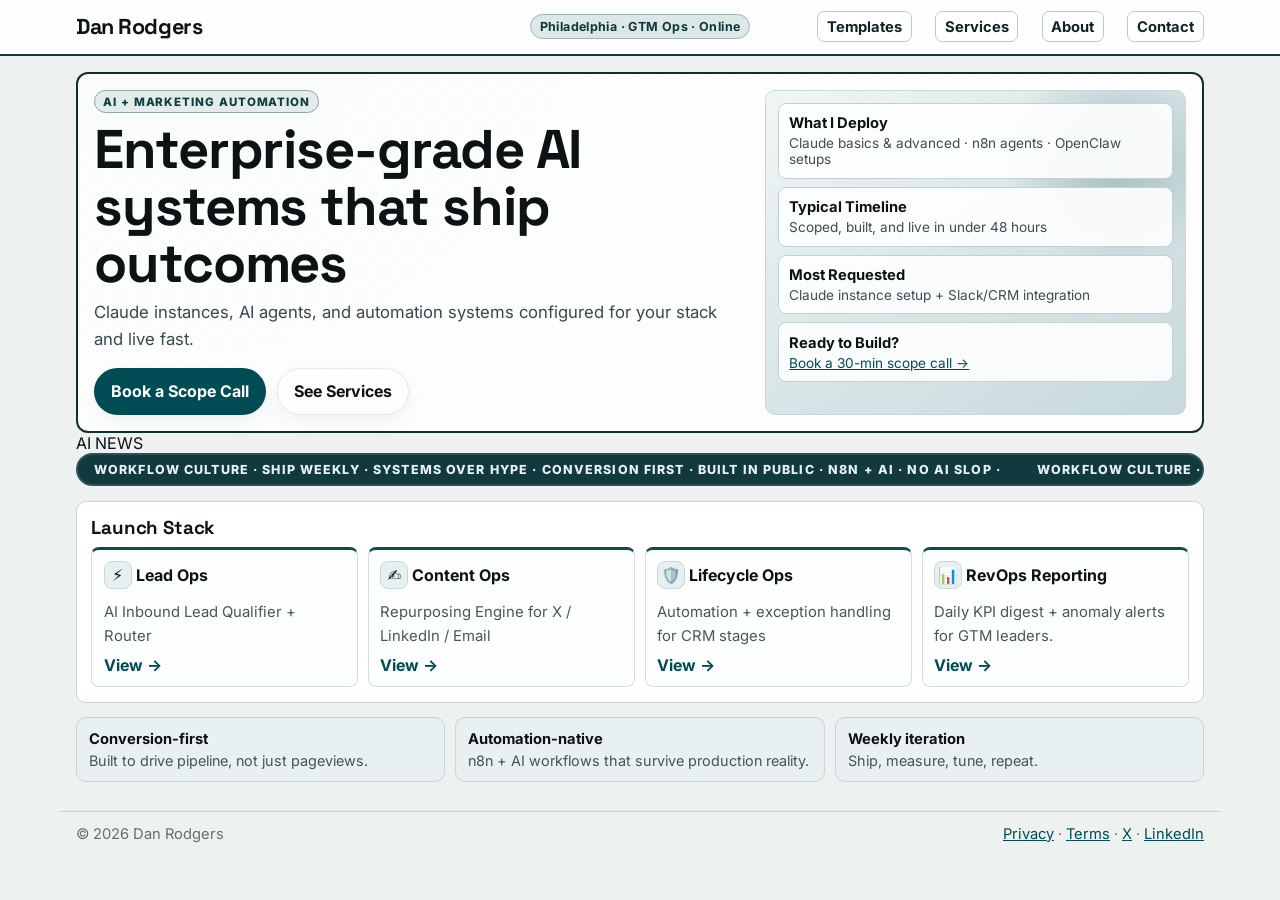
==== index.html @ 3ecaa2d9 "Refactor AI news section in index.html Removed the old AI news ticker section and added a new AI new" ====
<!doctype html>
<html lang="en">
<head>
  <meta charset="UTF-8" />
  <meta name="viewport" content="width=device-width, initial-scale=1.0" />
  <title>Dan Rodgers — AI & Automation Operator</title>
  <meta name="description" content="Dan Rodgers builds operator-grade AI and n8n automation systems for GTM teams." />
  <meta property="og:title" content="Dan Rodgers — AI & Automation Operator" />
  <meta property="og:description" content="Dan Rodgers builds operator-grade AI and n8n automation systems for GTM teams." />
  <meta property="og:type" content="website" />
  <meta property="og:url" content="https://randodgers.com/" />
  <meta property="og:image" content="https://randodgers.com/og-image.svg" />
  <meta name="twitter:card" content="summary_large_image" />
  <meta name="twitter:title" content="Dan Rodgers — AI & Automation Operator" />
  <meta name="twitter:description" content="Dan Rodgers builds operator-grade AI and n8n automation systems for GTM teams." />
  <meta name="twitter:image" content="https://randodgers.com/og-image.svg" />
  <link rel="icon" href="favicon.svg" type="image/svg+xml" />
  <link rel="canonical" href="https://randodgers.com/" />
  <link rel="preconnect" href="https://fonts.googleapis.com">
  <link rel="preconnect" href="https://fonts.gstatic.com" crossorigin>
  <link href="https://fonts.googleapis.com/css2?family=Inter:wght@400;500;600;700;800&family=Space+Grotesk:wght@500;700&display=swap" rel="stylesheet">
  <link rel="stylesheet" href="styles.css" />
</head>
<body class="v3-home">
  <header class="v3-header">
    <div class="v3-header-inner">
      <a class="v3-brand" href="index.html">Dan Rodgers</a>
      <div class="v3-status">Philadelphia · GTM Ops · Online</div>
      <nav class="v3-nav">
        <a href="templates.html">Templates</a>
        <a href="services.html">Services</a>
        <a href="about.html">About</a>
        <a href="contact.html">Contact</a>
      </nav>
    </div>
  </header>

  <main class="v3-wrap">
    <section class="v3-hero">
      <div class="v3-hero-layout">
        <div class="v3-hero-copy">
          <div class="v3-kicker">AI + MARKETING AUTOMATION</div>
          <h1>Enterprise-grade AI systems that ship outcomes</h1>
          <p>Claude instances, AI agents, and automation systems configured for your stack and live fast.</p>
          <div class="v3-cta-row">
            <a class="btn" href="contact.html">Book a Scope Call</a>
            <a class="btn btn-ghost" href="services.html">See Services</a>
          </div>

        </div>
        <div class="v3-hero-visual">
          <div class="v3-hero-glow"></div>
          <div class="v3-hero-stack">
            <div class="v3-hero-stat">
              <strong>What I Deploy</strong>
              <span>Claude basics &amp; advanced · n8n agents · OpenClaw setups</span>
            </div>
            <div class="v3-hero-stat">
              <strong>Typical Timeline</strong>
              <span>Scoped, built, and live in under 48 hours</span>
            </div>
            <div class="v3-hero-stat">
              <strong>Most Requested</strong>
              <span>Claude instance setup + Slack/CRM integration</span>
            </div>
            <div class="v3-hero-stat">
              <strong>Ready to Build?</strong>
              <span><a href="contact.html">Book a 30-min scope call →</a></span>
            </div>
          </div>
        </div>
      </div>
    </section>

    <section class="v3-news" aria-label="AI news">
      <div class="v3-news-label">AI NEWS</div>
      <div class="v3-strip">
        <div class="v3-strip-track">
          <span id="ticker-a">WORKFLOW CULTURE · SHIP WEEKLY · SYSTEMS OVER HYPE · CONVERSION FIRST · BUILT IN PUBLIC · N8N + AI · NO AI SLOP ·&nbsp;</span>
          <span id="ticker-b" aria-hidden="true">WORKFLOW CULTURE · SHIP WEEKLY · SYSTEMS OVER HYPE · CONVERSION FIRST · BUILT IN PUBLIC · N8N + AI · NO AI SLOP ·&nbsp;</span>
        </div>
      </div>
    </section>

    <section class="v3-grid">
      <article class="v3-panel v3-panel-main">
        <h3>Launch Stack</h3>
        <div class="v3-cards">
          <div class="v3-card">
            <span class="v3-card-icon" aria-hidden="true">⚡</span>
            <strong>Lead Ops</strong>
            <p>AI Inbound Lead Qualifier + Router</p>
            <a href="templates.html">View →</a>
          </div>
          <div class="v3-card">
            <span class="v3-card-icon" aria-hidden="true">✍️</span>
            <strong>Content Ops</strong>
            <p>Repurposing Engine for X / LinkedIn / Email</p>
            <a href="templates.html">View →</a>
          </div>
          <div class="v3-card">
            <span class="v3-card-icon" aria-hidden="true">🛡️</span>
            <strong>Lifecycle Ops</strong>
            <p>Automation + exception handling for CRM stages</p>
            <a href="templates.html">View →</a>
          </div>
          <div class="v3-card">
            <span class="v3-card-icon" aria-hidden="true">📊</span>
            <strong>RevOps Reporting</strong>
            <p>Daily KPI digest + anomaly alerts for GTM leaders.</p>
            <a href="templates.html">View →</a>
          </div>
        </div>
      </article>

    </section>

    <section class="v3-proof-row" aria-label="Operator proof points">
      <div class="v3-proof-item"><strong>Conversion-first</strong><span>Built to drive pipeline, not just pageviews.</span></div>
      <div class="v3-proof-item"><strong>Automation-native</strong><span>n8n + AI workflows that survive production reality.</span></div>
      <div class="v3-proof-item"><strong>Weekly iteration</strong><span>Ship, measure, tune, repeat.</span></div>
    </section>

  </main>

  <footer class="v3-footer">
    <span>© <span id="year"></span> Dan Rodgers</span>
    <span><a href="privacy.html">Privacy</a> · <a href="terms.html">Terms</a> · <a href="https://x.com/dannyclawd" target="_blank" rel="noopener">X</a> · <a href="https://www.linkedin.com/in/rodgersdaniel" target="_blank" rel="noopener">LinkedIn</a></span>
  </footer>

  <script>
    document.getElementById('year').textContent = new Date().getFullYear();

    // Ticker — driven by a Google Sheet published as CSV.
    // To update ticker items, just edit the sheet. No code changes needed.
    // Sheet format: column A header = "text", one item per row below.
    (async function loadTickerFromSheet() {
      const CSV_URL = 'YOUR_GOOGLE_SHEET_CSV_URL'; // replace after publishing sheet

      if (CSV_URL.startsWith('YOUR_')) return; // not configured yet

      try {
        const res = await fetch(CSV_URL, { signal: AbortSignal.timeout(5000) });
        if (!res.ok) { console.warn('Ticker: sheet fetch failed', res.status); return; }
        const text = await res.text();
        const items = text.split('\n')
          .slice(1)                              // skip header row
          .map(function(r) { return r.replace(/^"|"$/g, '').trim(); }) // strip CSV quotes
          .filter(function(r) { return r.length > 0; });

        if (items.length === 0) { console.log('Ticker: sheet empty, showing static items.'); return; }

        const prefix = items.map(function(i) { return i.toUpperCase(); }).join(' · ') + ' · ';
        ['ticker-a', 'ticker-b'].forEach(function(id) {
          var el = document.getElementById(id);
          if (el) el.textContent = prefix + el.textContent;
        });
        console.log('Ticker: loaded', items.length, 'items from sheet.');
      } catch(e) { console.warn('Ticker: sheet error —', e.message); }
    })();
  </script>
</body>
</html>
---- styles.css ----
:root {
  --bg: #f3f5f4;
  --surface: #ffffff;
  --text: #111111;
  --muted: #4b5563;
  --line: #e5e7eb;
  --cyan: #004c54;
  --pink: #5a6b73;
  --lime: #a5acaf;
}
* { box-sizing: border-box; }
body {
  margin: 0;
  font-family: Inter, system-ui, -apple-system, Segoe UI, Roboto, Arial, sans-serif;
  color: var(--text);
  background: var(--bg);
}
.container { max-width: 1120px; margin: 0 auto; padding: 0 1rem; }
.site-header {
  position: sticky; top: 0; z-index: 20;
  background: rgba(255,255,255,.78); backdrop-filter: blur(8px);
  border-bottom: 1px solid var(--line);
}
.nav {
  display: grid;
  grid-template-columns: 1fr auto 1fr;
  align-items: center;
  min-height: 82px;
  gap: .5rem;
}
.brand {
  font-family: "Space Grotesk", Inter, sans-serif;
  font-weight: 700;
  font-size: 1.35rem;
  letter-spacing: -0.02em;
  text-decoration: none;
  color: var(--text);
}
.status {
  justify-self: center;
  font-size: .78rem;
  color: var(--muted);
  letter-spacing: .02em;
}
nav { justify-self: end; }
nav a {
  margin-left: .9rem;
  color: #1f2937;
  text-decoration: none;
  font-weight: 600;
  position: relative;
}
nav a::after {
  content: "";
  position: absolute;
  left: 0;
  bottom: -4px;
  width: 0;
  height: 2px;
  background: var(--cyan);
  transition: width .18s ease;
}
nav a:hover::after { width: 100%; }
.hero {
  position: relative;
  padding: 5rem 0 3.5rem;
  overflow: hidden;
  background:
    radial-gradient(900px 300px at 5% -8%, #dfe9e7 0, transparent 70%),
    radial-gradient(700px 240px at 92% -10%, #e7ebec 0, transparent 70%);
}
.hero::after {
  content: "";
  position: absolute;
  inset: 0;
  background-image: radial-gradient(rgba(0, 0, 0, .12) 0.7px, transparent 0.7px);
  background-size: 3px 3px;
  opacity: .15;
  pointer-events: none;
}
.hero-word {
  position: absolute;
  right: 2rem;
  top: 1.8rem;
  font-family: "Space Grotesk", Inter, sans-serif;
  font-size: clamp(2.4rem, 8vw, 6.2rem);
  font-weight: 700;
  letter-spacing: -0.03em;
  color: transparent;
  -webkit-text-stroke: 1px #9aa7ab;
  opacity: .45;
  pointer-events: none;
}
.hero-grid { position: relative; z-index: 1; display: grid; grid-template-columns: 1.2fr .8fr; gap: 2rem; align-items: start; }
.eyebrow { color: #004c54; font-weight: 700; margin: 0 0 .6rem; }
h1 {
  font-family: "Space Grotesk", Inter, sans-serif;
  font-size: clamp(2rem, 5vw, 4.2rem);
  letter-spacing: -0.02em;
  line-height: 1.03;
  margin: .1rem 0 .9rem;
}
h2, h3 {
  font-family: "Space Grotesk", Inter, sans-serif;
  letter-spacing: -0.01em;
}
.lead { color: var(--muted); font-size: 1.08rem; max-width: 62ch; }
.sticker-row {
  display: flex;
  gap: .45rem;
  flex-wrap: wrap;
  margin: 1rem 0 .4rem;
}
.sticker {
  display: inline-block;
  background: #d7e4e3;
  border: 1px solid #8ea3a7;
  color: #12363b;
  border-radius: 999px;
  font-size: .72rem;
  font-weight: 800;
  padding: .3rem .55rem;
  letter-spacing: .03em;
  box-shadow: 0 3px 10px rgba(0,0,0,.08);
}
.sticker:nth-child(2) { background: #cdd9dc; }
.sticker:nth-child(3) { background: #dde2e4; }
.cta-row { display: flex; gap: .75rem; margin: 1.3rem 0 .3rem; flex-wrap: wrap; }
.btn {
  background: var(--cyan);
  color: #ffffff;
  text-decoration: none;
  font-weight: 700;
  padding: .78rem 1rem;
  border-radius: 999px;
  border: 1px solid rgba(0,0,0,.06);
  box-shadow: 0 6px 20px rgba(0,0,0,.06);
  transition: transform .18s ease, box-shadow .18s ease;
  cursor: pointer;
}
.btn:hover { transform: translateY(-1px); box-shadow: 0 10px 24px rgba(0,0,0,.12); }
.btn-ghost {
  background: transparent;
  color: var(--text);
  border: 1px solid var(--line);
}
.micro { color: #6b7280; font-size: .92rem; }
.tape-strip {
  position: relative;
  z-index: 1;
  margin-top: 2rem;
  background: #12393d;
  color: #e8f2f2;
  border-top: 2px solid #385f63;
  border-bottom: 2px solid #385f63;
  font-size: .78rem;
  font-weight: 700;
  letter-spacing: .08em;
  text-transform: uppercase;
  overflow: hidden;
  white-space: nowrap;
}
.tape-strip span {
  display: inline-block;
  padding: .55rem 1rem;
  animation: tape-scroll 18s linear infinite;
}
@keyframes tape-scroll {
  from { transform: translateX(0); }
  to { transform: translateX(-50%); }
}
.section { padding: 3.4rem 0; }
.section-head h2 { margin: 0 0 .5rem; }
.section-head p { margin: 0; color: var(--muted); }
.hero-card, .card {
  background: var(--surface);
  border: 1px solid var(--line);
  border-radius: 12px;
  padding: 1rem;
  box-shadow: 0 6px 20px rgba(0,0,0,.06);
}
.cards { display: grid; grid-template-columns: repeat(auto-fit,minmax(240px,1fr)); gap: 1rem; margin-top: 1rem; }
.cards-3 { grid-template-columns: repeat(3, minmax(0, 1fr)); }
.cards-contact { grid-template-columns: 1fr 1.1fr; align-items: start; }
.cards .card:nth-child(1) { border-top: 3px solid #004c54; }
.cards .card:nth-child(2) { border-top: 3px solid #2f4f53; }
.cards .card:nth-child(3) { border-top: 3px solid #5a6b73; }
.cards .card:nth-child(4) { border-top: 3px solid #a5acaf; }

.offer-card {
  display: grid;
  grid-template-rows: auto 1fr auto auto;
  gap: .62rem;
  min-height: 100%;
}
.offer-head { display: grid; gap: .5rem; }
.offer-title { margin: 0; line-height: 1.25; }
.offer-head .pill { margin: 0; }
.offer-desc {
  margin: 0;
  line-height: 1.72;
}
ul.offer-desc {
  margin: 0;
  padding-left: 1rem;
  line-height: 1.72;
}
ul.offer-desc li { margin: .24rem 0; }
.offer-price {
  margin: .2rem 0 0;
  align-self: end;
}
.offer-cta {
  margin: 0;
  padding-top: .35rem;
  padding-bottom: .35rem;
}
.pill {
  display: inline-block;
  font-size: .76rem;
  padding: .22rem .55rem;
  border-radius: 999px;
  background: #e7efee;
  color: #00353b;
  font-weight: 700;
}
.price { font-size: 1.14rem; font-weight: 800; margin: .8rem 0; }
.section-dark {
  background: #0f1718;
  color: #eef2f7;
}
.section-dark .section-head p { color: #c5ced8; }
.card.dark {
  background: #171a21;
  border-color: #2a3240;
  color: #e8edf4;
}
.card.dark p, .card.dark li { color: #d1d9e3; }
.section-accent { background: #eefcff; }
.contact-wrap {
  display: flex;
  align-items: center;
  justify-content: space-between;
  gap: 1.2rem;
  flex-wrap: wrap;
}
.contact-form { display: block; }

@media (max-width: 900px) {
  .cards-3,
  .cards-contact { grid-template-columns: 1fr; }
}

a { color: #004c54; }
a:hover { opacity: .9; }
p { line-height: 1.62; }
.site-footer { border-top: 1px solid var(--line); padding: 1.4rem 0; }
.footer-grid {
  display: flex;
  justify-content: space-between;
  gap: 1rem;
  flex-wrap: wrap;
  color: #667085;
}
.footer-grid a { color: #334155; }

/* AI Studio MVP */
.studio-grid {
  display: grid;
  grid-template-columns: 360px 1fr;
  gap: 1rem;
}
.studio-title {
  font-size: clamp(1.5rem, 3vw, 2.2rem);
  margin-bottom: .5rem;
}
.studio-left,
.studio-main {
  min-height: 620px;
}
.template-list {
  display: grid;
  gap: .6rem;
  margin: .8rem 0 1rem;
}
.template-item {
  text-align: left;
  border: 1px solid var(--line);
  background: #fbfcfc;
  padding: .75rem;
  border-radius: 10px;
  display: grid;
  gap: .2rem;
  cursor: pointer;
}
.template-item span {
  font-size: .9rem;
  color: var(--muted);
}
.template-item.active {
  border-color: #004c54;
  background: #eef7f6;
}
.studio-actions {
  display: flex;
  gap: .6rem;
  flex-wrap: wrap;
  margin-top: .7rem;
}
.chat-log {
  height: 220px;
  border: 1px solid var(--line);
  border-radius: 10px;
  padding: .8rem;
  overflow-y: auto;
  background: #fcfdfd;
  margin-bottom: .8rem;
}
.chat-row {
  max-width: 90%;
  margin-bottom: .5rem;
  padding: .55rem .7rem;
  border-radius: 10px;
  font-size: .95rem;
}
.chat-row.user {
  margin-left: auto;
  background: #e8f2f2;
}
.chat-row.assistant {
  background: #f3f4f6;
}
textarea {
  width: 100%;
  resize: vertical;
  border: 1px solid var(--line);
  border-radius: 10px;
  padding: .7rem;
  font: inherit;
  min-height: 110px;
}
.output-wrap {
  margin-top: 1rem;
}
pre {
  background: #0f172a;
  color: #e2e8f0;
  border-radius: 10px;
  padding: .8rem;
  max-height: 280px;
  overflow: auto;
  font-size: .8rem;
}

@media (max-width: 920px) {
  .nav { grid-template-columns: 1fr; gap: .35rem; padding: .55rem 0; }
  .status { justify-self: start; }
  nav { justify-self: start; display: flex; flex-wrap: wrap; }
  nav a { margin: 0 .7rem .2rem 0; }
  .hero-grid { grid-template-columns: 1fr; }
  .hero-word { right: .8rem; top: .8rem; opacity: .3; }
  .tape-strip { transform: none; font-size: .7rem; }
  .studio-grid { grid-template-columns: 1fr; }
  .studio-left, .studio-main { min-height: auto; }
}

/* Dashboard home variant (built from George Moller's CSS Grid thread steps) */
.dashboard-home {
  min-height: 100vh;
  display: grid;
  grid-template-columns: 240px 1fr;
  grid-template-rows: 64px 1fr 54px;
  grid-template-areas:
    "aside header"
    "aside main"
    "aside footer";
}
.dash-header { grid-area: header; }
.dash-aside { grid-area: aside; }
.dash-main { grid-area: main; }
.dash-footer { grid-area: footer; }

.dash-header,
.dash-footer {
  display: flex;
  align-items: center;
  justify-content: space-between;
  padding: 0 1rem;
  border-bottom: 1px solid var(--line);
  background: #fff;
}
.dash-footer {
  border-top: 1px solid var(--line);
  border-bottom: none;
  font-size: .9rem;
  color: var(--muted);
}
.dash-aside {
  border-right: 1px solid var(--line);
  background: #0f1718;
  color: #e4eef0;
  padding: 1rem;
}
.dash-aside h2 { margin-top: .2rem; margin-bottom: 1rem; font-size: 1rem; }
.side-nav { display: grid; gap: .5rem; margin-bottom: 1rem; }
.side-nav a {
  color: #d8e6ea;
  text-decoration: none;
  padding: .45rem .55rem;
  border-radius: .5rem;
  border: 1px solid #274045;
}
.side-nav a:hover { background: #143137; }
.aside-note {
  background: #12272b;
  border: 1px solid #2a4a50;
  border-radius: .7rem;
  padding: .7rem;
  font-size: .9rem;
}

.dash-main { padding: 1rem; }
.hero-lite {
  background: #ffffff;
  border: 1px solid var(--line);
  border-radius: .8rem;
  padding: .9rem 1rem;
  margin-bottom: .9rem;
}
.hero-lite h1 {
  margin: .2rem 0 .6rem;
  font-size: clamp(1.35rem, 2.2vw, 2rem);
}
.hero-lite p { margin: 0; color: var(--muted); }

.overview-content {
  display: grid;
  grid-template-columns: 1fr 1fr 1fr;
  gap: 10px;
  margin-bottom: 10px;
}
.overview-card {
  background: #fff;
  border: 1px solid var(--line);
  border-top: 3px solid #004c54;
  border-radius: .7rem;
  padding: .8rem;
}
.overview-card h3 { margin: 0 0 .3rem; font-size: 1rem; }
.overview-card p { margin: 0 0 .5rem; color: var(--muted); font-size: .95rem; }

.chart-content {
  display: grid;
  grid-template-columns: 2fr 1fr;
  grid-template-rows: 200px 200px;
  grid-template-areas:
    "chart overview"
    "chart overview2";
  gap: 10px;
}
.chart { grid-area: chart; }
.chart-overview:nth-of-type(1) { grid-area: overview; }
.chart-overview:nth-of-type(2) { grid-area: overview2; }

.chart,
.chart-overview {
  background: #fff;
  border: 1px solid var(--line);
  border-radius: .7rem;
  padding: .9rem;
}
.chart h3, .chart-overview h4 { margin: 0 0 .5rem; }
.chart ol { margin: .4rem 0 0 1rem; }

.status-pill {
  margin-left: .6rem;
  font-size: .78rem;
  color: #fff;
  background: #1f565e;
  border-radius: 999px;
  padding: .2rem .5rem;
}

@media (max-width: 980px) {
  .dashboard-home {
    grid-template-columns: 1fr;
    grid-template-rows: auto auto 1fr auto;
    grid-template-areas:
      "header"
      "aside"
      "main"
      "footer";
  }
  .overview-content { grid-template-columns: 1fr; }
  .chart-content {
    grid-template-columns: 1fr;
    grid-template-rows: auto;
    grid-template-areas: "chart" "overview" "overview2";
  }
}

/* Homepage V3: OG structure + 2000s accents, conversion first */
.v3-home {
  background: #edf1ef;
  color: #0d1214;
}
.v3-header {
  position: sticky;
  top: 0;
  z-index: 40;
  border-bottom: 2px solid #12393d;
  background: rgba(255,255,255,.88);
  backdrop-filter: blur(8px);
}
.v3-header-inner {
  max-width: 1160px;
  margin: 0 auto;
  padding: .7rem 1rem;
  display: grid;
  grid-template-columns: 1fr auto 1fr;
  align-items: center;
  gap: .6rem;
}
.v3-brand {
  font-family: "Space Grotesk", Inter, sans-serif;
  font-size: 1.35rem;
  font-weight: 700;
  letter-spacing: -0.02em;
  text-decoration: none;
  color: #0d1214;
}
.v3-status {
  justify-self: center;
  font-size: .78rem;
  font-weight: 700;
  letter-spacing: .03em;
  color: #10373c;
  background: #dce8e7;
  border: 1px solid #9db3b6;
  border-radius: 999px;
  padding: .24rem .55rem;
}
.v3-nav { justify-self: end; display: flex; flex-wrap: wrap; gap: .55rem; }
.v3-nav a {
  text-decoration: none;
  color: #102326;
  border: 1px solid #b8c8cb;
  background: #ffffff;
  border-radius: .45rem;
  padding: .35rem .55rem;
  font-weight: 700;
  font-size: .92rem;
}
.v3-nav a:hover { border-color: #12393d; }
.v3-wrap { max-width: 1160px; margin: 0 auto; padding: 1rem; }
.v3-hero {
  border: 2px solid #0f2f33;
  border-radius: 12px;
  background:
    linear-gradient(0deg, rgba(255,255,255,.94), rgba(255,255,255,.94)),
    radial-gradient(circle at 10% -30%, #a8c6c3 0, transparent 48%);
  padding: 1rem;
  position: relative;
}
.v3-hero-layout {
  display: grid;
  grid-template-columns: 1.4fr .9fr;
  gap: 1rem;
  align-items: stretch;
  position: relative;
  z-index: 1;
}
.v3-hero-copy { position: relative; z-index: 1; }
.v3-hero-visual {
  border: 1px solid #c8d7d9;
  border-radius: 10px;
  background:
    linear-gradient(145deg, #f0f6f6 0%, #dbe7e8 45%, #c7d9db 100%);
  min-height: 240px;
  position: relative;
  overflow: hidden;
  padding: 12px;
}
.v3-hero-stack {
  position: relative;
  z-index: 1;
  display: grid;
  gap: .5rem;
}
.v3-hero-glow {
  position: absolute;
  width: 220px;
  height: 220px;
  border-radius: 50%;
  right: -40px;
  top: -40px;
  background: radial-gradient(circle, rgba(15,75,83,.26) 0%, rgba(15,75,83,0) 70%);
}
.v3-hero-stat {
  position: relative;
  background: rgba(255,255,255,.9);
  border: 1px solid #c1d1d4;
  border-radius: 8px;
  padding: .65rem;
  display: grid;
  gap: .2rem;
  z-index: 1;
}
.v3-hero-stat strong { font-size: .92rem; }
.v3-hero-stat span { font-size: .85rem; color: #3d4e52; }
.v3-hero::after {
  content: "";
  position: absolute;
  inset: 0;
  pointer-events: none;
  background-image: radial-gradient(rgba(0,0,0,.14) 0.65px, transparent 0.65px);
  background-size: 3px 3px;
  opacity: .12;
  border-radius: 10px;
}
.v3-kicker {
  display: inline-block;
  font-size: .72rem;
  font-weight: 800;
  letter-spacing: .08em;
  color: #0f3f44;
  border: 1px solid #8ea7aa;
  border-radius: 999px;
  background: #e3eceb;
  padding: .24rem .5rem;
  position: relative;
  z-index: 1;
}
.v3-hero h1 {
  margin: .5rem 0 .5rem;
  font-family: "Space Grotesk", Inter, sans-serif;
  font-size: clamp(1.8rem, 4.6vw, 3.4rem);
  line-height: 1.04;
  letter-spacing: -0.02em;
  position: relative;
  z-index: 1;
}
.v3-hero p { margin: 0; max-width: 70ch; color: #38484c; font-size: 1.05rem; position: relative; z-index: 1; }
.v3-cta-row { margin-top: .9rem; display: flex; gap: .7rem; flex-wrap: wrap; position: relative; z-index: 1; }
.v3-badges { margin-top: .8rem; display: flex; gap: .45rem; flex-wrap: wrap; position: relative; z-index: 1; }
.v3-badges span {
  font-size: .72rem;
  font-weight: 800;
  letter-spacing: .04em;
  border: 1px solid #8a9fa3;
  border-radius: 999px;
  padding: .26rem .5rem;
  background: #d7e3e2;
}
.v3-badges span:nth-child(2) { transform: none; }
.v3-badges span:nth-child(3) { transform: none; }
.v3-grid { margin-top: .9rem; display: grid; grid-template-columns: 1fr; gap: 10px; }
.v3-panel {
  background: #fff;
  border: 1px solid #c7d2d6;
  border-radius: 10px;
  padding: .9rem;
}
.v3-panel h3 { margin: 0 0 .5rem; }
.v3-cards { display: grid; grid-template-columns: repeat(4, 1fr); gap: 10px; }
.v3-card {
  border: 1px solid #d4dee1;
  border-top: 3px solid #0f4b53;
  border-radius: 8px;
  padding: .7rem;
  background: #fdfefe;
}
.v3-card p { margin: .3rem 0 .45rem; color: #47575b; font-size: .93rem; }
.v3-card a { font-weight: 700; text-decoration: none; }
.v3-card-icon {
  width: 28px;
  height: 28px;
  display: inline-flex;
  align-items: center;
  justify-content: center;
  border-radius: 8px;
  background: #e7f0f1;
  border: 1px solid #c8d8da;
  margin-bottom: .35rem;
}
.v3-panel-side ol { margin: .35rem 0 .8rem 1rem; }
.v3-note {
  background: #edf5f4;
  border: 1px solid #c8d8da;
  border-radius: 8px;
  padding: .65rem;
}
.v3-note p { margin: 0; }
.v3-proof-row {
  margin-top: .9rem;
  display: grid;
  grid-template-columns: repeat(3, 1fr);
  gap: 10px;
}
.v3-proof-item {
  background: #e8f0f2;
  border: 1px solid #c6d5d9;
  border-radius: 10px;
  padding: .75rem;
  display: grid;
  gap: .25rem;
}
.v3-proof-item strong { font-size: .92rem; }
.v3-proof-item span { color: #41555a; font-size: .9rem; }
.v3-strip-outer {
  max-width: 1160px;
  margin: .6rem auto;
  padding: 0 1rem;
}
.v3-strip {
  border: 2px solid #2c5358;
  border-radius: 999px;
  background: #12393d;
  color: #e7f1f0;
  overflow: hidden;
  white-space: nowrap;
  font-size: .78rem;
  font-weight: 800;
  letter-spacing: .09em;
  text-transform: uppercase;
}
.v3-strip-track {
  display: inline-flex;
  width: max-content;
  animation: v3-ticker 24s linear infinite;
}
.v3-strip-track span {
  display: inline-block;
  padding: .45rem 1rem;
}
@keyframes v3-ticker {
  from { transform: translateX(0); }
  to { transform: translateX(-50%); }
}
.v3-bottom {
  margin-top: .9rem;
  background: #fff;
  border: 1px solid #c7d3d7;
  border-radius: 10px;
  padding: .9rem;
  display: flex;
  align-items: center;
  justify-content: space-between;
  gap: 1rem;
}
.v3-bottom h3 { margin: 0 0 .35rem; }
.v3-bottom p { margin: 0; color: #4a5c60; }
.v3-footer {
  max-width: 1160px;
  margin: .8rem auto 1rem;
  border-top: 1px solid #c8d2d5;
  padding: .8rem 1rem 0;
  color: #5f7175;
  font-size: .92rem;
  display: flex;
  justify-content: space-between;
  gap: 1rem;
  flex-wrap: wrap;
}

@media (max-width: 1200px) {
  .v3-cards { grid-template-columns: repeat(2, 1fr); }
}

@media (max-width: 980px) {
  .v3-header-inner { grid-template-columns: 1fr; }
  .v3-status { justify-self: start; }
  .v3-nav { justify-self: start; }
  .v3-hero-layout { grid-template-columns: 1fr; }
  .v3-hero-visual { min-height: 180px; }
  .v3-grid { grid-template-columns: 1fr; }
  .v3-cards { grid-template-columns: 1fr; }
  .v3-proof-row { grid-template-columns: 1fr; }
  .v3-bottom { flex-direction: column; align-items: flex-start; }
}

/* ── Contact Modal ─────────────────────────────────────────── */
.modal-overlay {
  display: none;
  position: fixed;
  inset: 0;
  z-index: 100;
  background: rgba(15, 23, 24, 0.55);
  backdrop-filter: blur(4px);
  align-items: center;
  justify-content: center;
  padding: 1rem;
}
.modal-overlay.open {
  display: flex;
}
.modal {
  background: var(--surface);
  border: 1px solid var(--line);
  border-top: 3px solid var(--cyan);
  border-radius: 14px;
  box-shadow: 0 24px 60px rgba(0, 0, 0, 0.18);
  width: 100%;
  max-width: 480px;
  max-height: 90vh;
  overflow-y: auto;
  padding: 1.6rem;
  position: relative;
  animation: modal-in .18s ease;
}
.modal--wide { max-width: 680px; }
@keyframes modal-in {
  from { opacity: 0; transform: translateY(12px); }
  to   { opacity: 1; transform: translateY(0); }
}
.modal-header {
  display: flex;
  align-items: center;
  justify-content: space-between;
  margin-bottom: 1.2rem;
}
.modal-header h3 {
  margin: 0;
  font-family: "Space Grotesk", Inter, sans-serif;
  font-size: 1.15rem;
  letter-spacing: -0.01em;
}
.modal-close {
  background: none;
  border: 1px solid var(--line);
  border-radius: 8px;
  width: 32px;
  height: 32px;
  display: flex;
  align-items: center;
  justify-content: center;
  cursor: pointer;
  color: var(--muted);
  font-size: 1.1rem;
  line-height: 1;
  transition: border-color .15s, color .15s;
}
.modal-close:hover { border-color: var(--cyan); color: var(--cyan); }
.form-group {
  display: grid;
  gap: .35rem;
  margin-bottom: .9rem;
}
.form-group label {
  font-size: .82rem;
  font-weight: 700;
  color: var(--text);
  letter-spacing: .01em;
}
.form-input {
  width: 100%;
  border: 1px solid var(--line);
  border-radius: 8px;
  padding: .6rem .75rem;
  font: inherit;
  font-size: .95rem;
  color: var(--text);
  background: #fafbfb;
  transition: border-color .15s, box-shadow .15s;
  outline: none;
}
.form-input:focus {
  border-color: var(--cyan);
  box-shadow: 0 0 0 3px rgba(0, 76, 84, 0.1);
  background: #fff;
}
.form-input.textarea {
  resize: vertical;
  min-height: 110px;
}
.form-submit {
  width: 100%;
  margin-top: .4rem;
  background: var(--cyan);
  color: #fff;
  border: none;
  border-radius: 999px;
  font: inherit;
  font-weight: 700;
  font-size: .97rem;
  padding: .75rem 1rem;
  cursor: pointer;
  transition: transform .18s ease, box-shadow .18s ease;
  box-shadow: 0 6px 20px rgba(0, 0, 0, 0.08);
}
.form-submit:hover {
  transform: translateY(-1px);
  box-shadow: 0 10px 24px rgba(0, 0, 0, 0.14);
}
.form-note {
  margin-top: .75rem;
  font-size: .8rem;
  color: var(--muted);
  text-align: center;
}
/* Modal tabs */
.modal-tabs {
  display: flex;
  gap: .25rem;
  border-bottom: 1px solid var(--line);
  margin-bottom: 1.2rem;
}
.modal-tab {
  background: none;
  border: none;
  border-bottom: 2px solid transparent;
  margin-bottom: -1px;
  padding: .45rem .85rem;
  font: inherit;
  font-size: .88rem;
  font-weight: 700;
  color: var(--muted);
  cursor: pointer;
  transition: color .15s, border-color .15s;
}
.modal-tab.active { color: var(--cyan); border-bottom-color: var(--cyan); }
.modal-tab:hover:not(.active) { color: var(--text); }
.modal-tab-panel { display: none; }
.modal-tab-panel.active { display: block; }

.modal-success {
  display: none;
  text-align: center;
  padding: 1.2rem 0 .4rem;
}
.modal-success .success-icon {
  font-size: 2rem;
  margin-bottom: .5rem;
}
.modal-success h4 {
  margin: 0 0 .4rem;
  font-family: "Space Grotesk", Inter, sans-serif;
}
.modal-success p {
  margin: 0;
  color: var(--muted);
  font-size: .93rem;
}
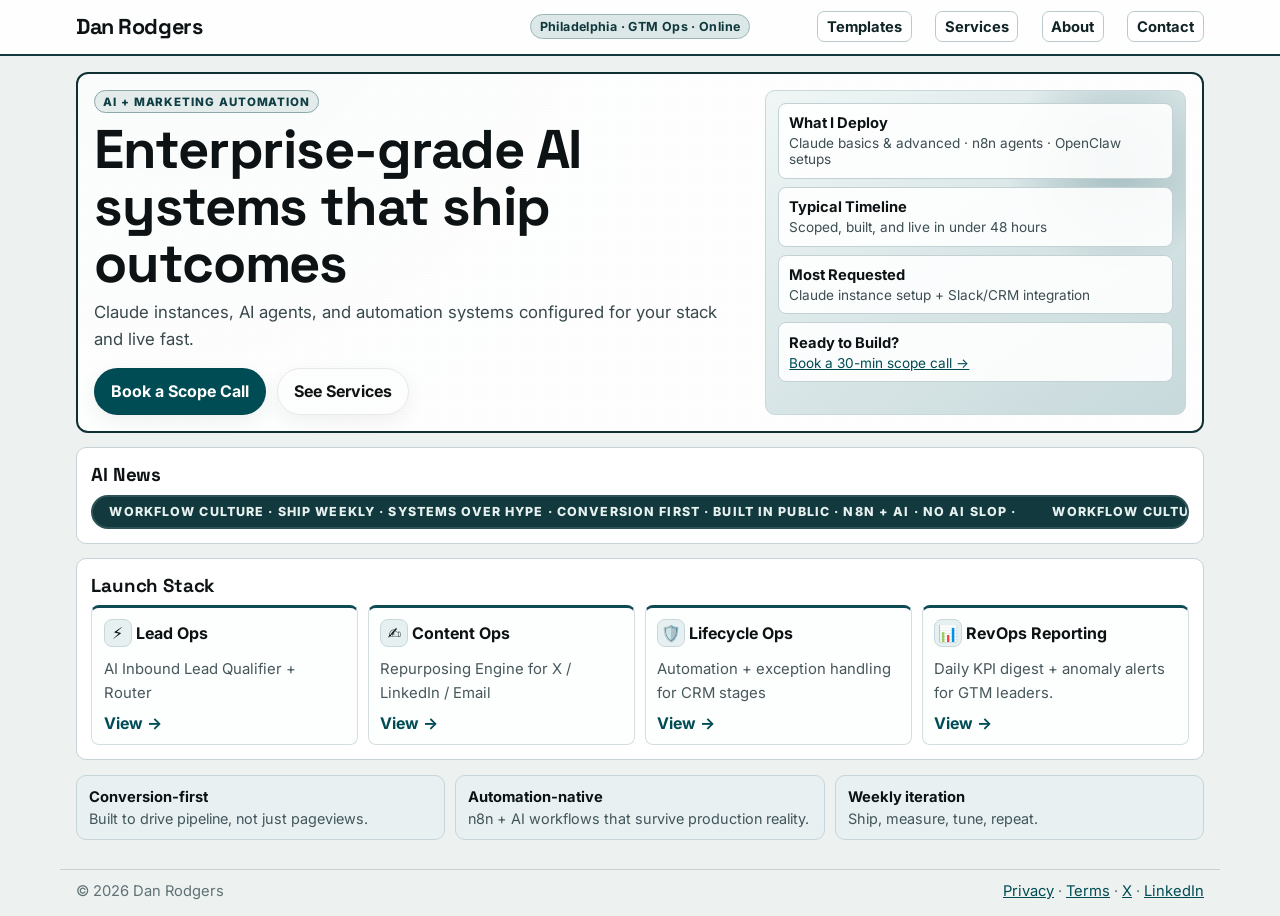
==== commit 20d3de3c: "Refactor AI news section in index.html" ====
--- a/index.html
+++ b/index.html
@@ -73,13 +73,15 @@
     </section>
 
     <section class="v3-news" aria-label="AI news">
-      <div class="v3-news-label">AI NEWS</div>
-      <div class="v3-strip">
-        <div class="v3-strip-track">
-          <span id="ticker-a">WORKFLOW CULTURE · SHIP WEEKLY · SYSTEMS OVER HYPE · CONVERSION FIRST · BUILT IN PUBLIC · N8N + AI · NO AI SLOP ·&nbsp;</span>
-          <span id="ticker-b" aria-hidden="true">WORKFLOW CULTURE · SHIP WEEKLY · SYSTEMS OVER HYPE · CONVERSION FIRST · BUILT IN PUBLIC · N8N + AI · NO AI SLOP ·&nbsp;</span>
+      <article class="v3-panel">
+        <h3>AI News</h3>
+        <div class="v3-strip" style="margin-top:.6rem;">
+          <div class="v3-strip-track">
+            <span id="ticker-a">WORKFLOW CULTURE · SHIP WEEKLY · SYSTEMS OVER HYPE · CONVERSION FIRST · BUILT IN PUBLIC · N8N + AI · NO AI SLOP ·&nbsp;</span>
+            <span id="ticker-b" aria-hidden="true">WORKFLOW CULTURE · SHIP WEEKLY · SYSTEMS OVER HYPE · CONVERSION FIRST · BUILT IN PUBLIC · N8N + AI · NO AI SLOP ·&nbsp;</span>
+          </div>
         </div>
-      </div>
+      </article>
     </section>
 
     <section class="v3-grid">
--- a/styles.css
+++ b/styles.css
@@ -712,6 +712,9 @@
   margin: .6rem auto;
   padding: 0 1rem;
 }
+.v3-news {
+  margin: .9rem 0;
+}
 .v3-strip {
   border: 2px solid #2c5358;
   border-radius: 999px;
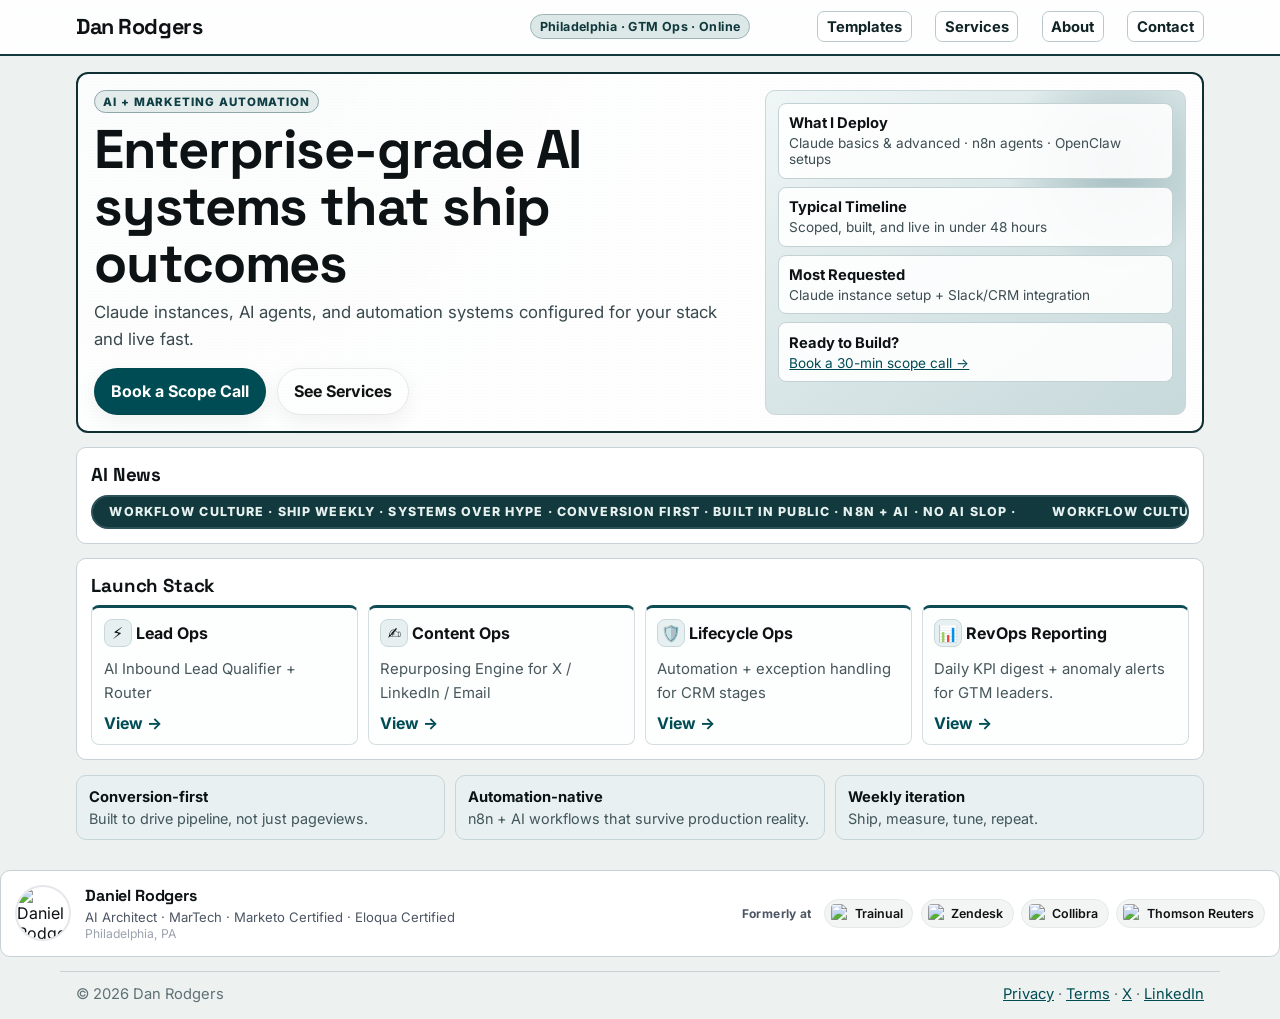
==== commit 825d0990: "Add about section with profile and employer details" ====
--- a/index.html
+++ b/index.html
@@ -125,6 +125,40 @@
 
   </main>
 
+  <section class="v3-about-strip">
+    <article class="v3-panel v3-about-card">
+      <div class="v3-about-profile">
+        <img class="v3-about-photo" src="headshot.jpeg" alt="Daniel Rodgers" />
+        <div class="v3-about-info">
+          <div class="v3-about-name">Daniel Rodgers</div>
+          <div class="v3-about-title">AI Architect · MarTech · Marketo Certified · Eloqua Certified</div>
+          <div class="v3-about-location">Philadelphia, PA</div>
+        </div>
+      </div>
+      <div class="v3-about-employers">
+        <div class="v3-about-employers-label">Formerly at</div>
+        <div class="v3-about-logos">
+          <div class="v3-employer-badge">
+            <img src="https://logo.clearbit.com/trainual.com" alt="Trainual" />
+            <span>Trainual</span>
+          </div>
+          <div class="v3-employer-badge">
+            <img src="https://logo.clearbit.com/zendesk.com" alt="Zendesk" />
+            <span>Zendesk</span>
+          </div>
+          <div class="v3-employer-badge">
+            <img src="https://logo.clearbit.com/collibra.com" alt="Collibra" />
+            <span>Collibra</span>
+          </div>
+          <div class="v3-employer-badge">
+            <img src="https://logo.clearbit.com/thomsonreuters.com" alt="Thomson Reuters" />
+            <span>Thomson Reuters</span>
+          </div>
+        </div>
+      </div>
+    </article>
+  </section>
+
   <footer class="v3-footer">
     <span>© <span id="year"></span> Dan Rodgers</span>
     <span><a href="privacy.html">Privacy</a> · <a href="terms.html">Terms</a> · <a href="https://x.com/dannyclawd" target="_blank" rel="noopener">X</a> · <a href="https://www.linkedin.com/in/rodgersdaniel" target="_blank" rel="noopener">LinkedIn</a></span>
--- a/styles.css
+++ b/styles.css
@@ -782,6 +782,84 @@
   .v3-bottom { flex-direction: column; align-items: flex-start; }
 }
 
+/* ── About / Credibility Strip ────────────────────────────── */
+.v3-about-strip { margin: .9rem 0; }
+.v3-about-card {
+  display: flex;
+  align-items: center;
+  justify-content: space-between;
+  gap: 1.2rem;
+  flex-wrap: wrap;
+}
+.v3-about-profile {
+  display: flex;
+  align-items: center;
+  gap: .85rem;
+}
+.v3-about-photo {
+  width: 56px;
+  height: 56px;
+  border-radius: 50%;
+  object-fit: cover;
+  border: 2px solid var(--line);
+  flex-shrink: 0;
+}
+.v3-about-name {
+  font-family: "Space Grotesk", Inter, sans-serif;
+  font-weight: 700;
+  font-size: 1rem;
+  letter-spacing: -0.01em;
+}
+.v3-about-title {
+  font-size: .82rem;
+  color: var(--muted);
+  margin-top: .15rem;
+}
+.v3-about-location {
+  font-size: .76rem;
+  color: #9ca3af;
+  margin-top: .1rem;
+}
+.v3-about-employers {
+  display: flex;
+  align-items: center;
+  gap: .75rem;
+  flex-wrap: wrap;
+}
+.v3-about-employers-label {
+  font-size: .75rem;
+  font-weight: 700;
+  letter-spacing: .03em;
+  color: var(--muted);
+  white-space: nowrap;
+}
+.v3-about-logos {
+  display: flex;
+  align-items: center;
+  gap: .45rem;
+  flex-wrap: wrap;
+}
+.v3-employer-badge {
+  display: flex;
+  align-items: center;
+  gap: .35rem;
+  background: #f3f5f4;
+  border: 1px solid var(--line);
+  border-radius: 999px;
+  padding: .28rem .6rem .28rem .4rem;
+}
+.v3-employer-badge img {
+  width: 18px;
+  height: 18px;
+  border-radius: 4px;
+  object-fit: contain;
+}
+.v3-employer-badge span {
+  font-size: .78rem;
+  font-weight: 600;
+  color: var(--text);
+}
+
 /* ── Contact Modal ─────────────────────────────────────────── */
 .modal-overlay {
   display: none;
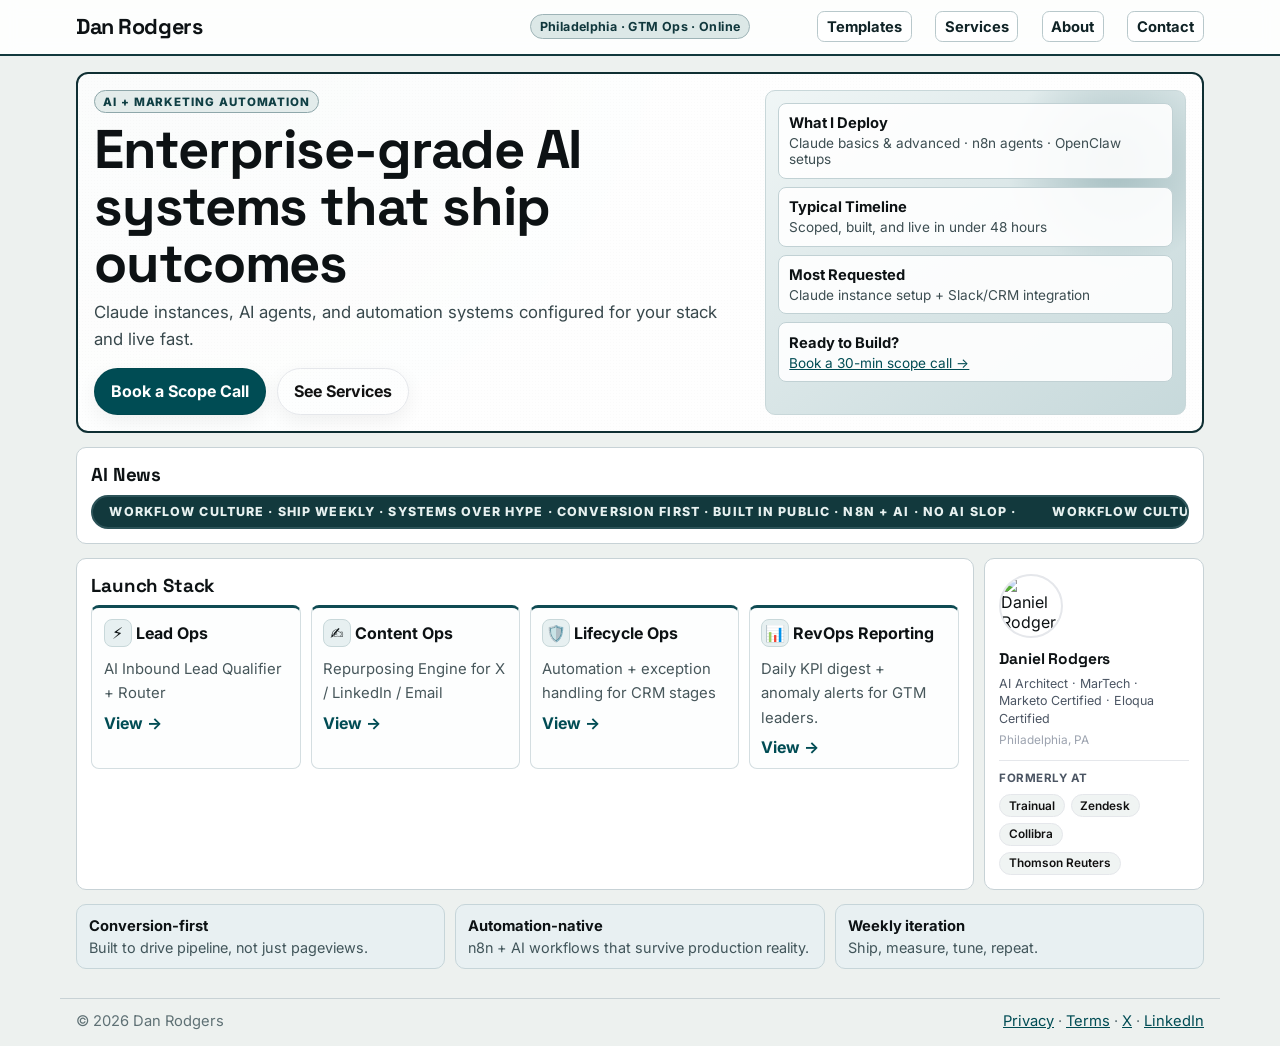
==== commit a808bbed: "Update about section with new details for Daniel Rodgers Removed the old about section and added a n" ====
--- a/index.html
+++ b/index.html
@@ -115,6 +115,20 @@
         </div>
       </article>
 
+      <article class="v3-panel v3-about-card">
+        <img class="v3-about-photo" src="headshot.jpeg" alt="Daniel Rodgers" />
+        <div class="v3-about-name">Daniel Rodgers</div>
+        <div class="v3-about-title">AI Architect · MarTech · Marketo Certified · Eloqua Certified</div>
+        <div class="v3-about-location">Philadelphia, PA</div>
+        <div class="v3-about-divider"></div>
+        <div class="v3-about-employers-label">Formerly at</div>
+        <div class="v3-about-logos">
+          <span class="v3-employer-badge">Trainual</span>
+          <span class="v3-employer-badge">Zendesk</span>
+          <span class="v3-employer-badge">Collibra</span>
+          <span class="v3-employer-badge">Thomson Reuters</span>
+        </div>
+      </article>
     </section>
 
     <section class="v3-proof-row" aria-label="Operator proof points">
@@ -124,40 +138,6 @@
     </section>
 
   </main>
-
-  <section class="v3-about-strip">
-    <article class="v3-panel v3-about-card">
-      <div class="v3-about-profile">
-        <img class="v3-about-photo" src="headshot.jpeg" alt="Daniel Rodgers" />
-        <div class="v3-about-info">
-          <div class="v3-about-name">Daniel Rodgers</div>
-          <div class="v3-about-title">AI Architect · MarTech · Marketo Certified · Eloqua Certified</div>
-          <div class="v3-about-location">Philadelphia, PA</div>
-        </div>
-      </div>
-      <div class="v3-about-employers">
-        <div class="v3-about-employers-label">Formerly at</div>
-        <div class="v3-about-logos">
-          <div class="v3-employer-badge">
-            <img src="https://logo.clearbit.com/trainual.com" alt="Trainual" />
-            <span>Trainual</span>
-          </div>
-          <div class="v3-employer-badge">
-            <img src="https://logo.clearbit.com/zendesk.com" alt="Zendesk" />
-            <span>Zendesk</span>
-          </div>
-          <div class="v3-employer-badge">
-            <img src="https://logo.clearbit.com/collibra.com" alt="Collibra" />
-            <span>Collibra</span>
-          </div>
-          <div class="v3-employer-badge">
-            <img src="https://logo.clearbit.com/thomsonreuters.com" alt="Thomson Reuters" />
-            <span>Thomson Reuters</span>
-          </div>
-        </div>
-      </div>
-    </article>
-  </section>
 
   <footer class="v3-footer">
     <span>© <span id="year"></span> Dan Rodgers</span>
--- a/styles.css
+++ b/styles.css
@@ -654,7 +654,7 @@
 }
 .v3-badges span:nth-child(2) { transform: none; }
 .v3-badges span:nth-child(3) { transform: none; }
-.v3-grid { margin-top: .9rem; display: grid; grid-template-columns: 1fr; gap: 10px; }
+.v3-grid { margin-top: .9rem; display: grid; grid-template-columns: 1fr 220px; gap: 10px; }
 .v3-panel {
   background: #fff;
   border: 1px solid #c7d2d6;
@@ -777,87 +777,71 @@
   .v3-hero-layout { grid-template-columns: 1fr; }
   .v3-hero-visual { min-height: 180px; }
   .v3-grid { grid-template-columns: 1fr; }
+  .v3-about-card { flex-direction: row; flex-wrap: wrap; align-items: center; }
   .v3-cards { grid-template-columns: 1fr; }
   .v3-proof-row { grid-template-columns: 1fr; }
   .v3-bottom { flex-direction: column; align-items: flex-start; }
 }
 
-/* ── About / Credibility Strip ────────────────────────────── */
-.v3-about-strip { margin: .9rem 0; }
+/* ── About / Credibility Card ──────────────────────────────── */
 .v3-about-card {
   display: flex;
-  align-items: center;
-  justify-content: space-between;
-  gap: 1.2rem;
-  flex-wrap: wrap;
-}
-.v3-about-profile {
-  display: flex;
-  align-items: center;
-  gap: .85rem;
+  flex-direction: column;
+  align-items: flex-start;
+  gap: .35rem;
 }
 .v3-about-photo {
-  width: 56px;
-  height: 56px;
+  width: 64px;
+  height: 64px;
   border-radius: 50%;
   object-fit: cover;
+  object-position: center top;
   border: 2px solid var(--line);
-  flex-shrink: 0;
+  margin-bottom: .35rem;
 }
 .v3-about-name {
   font-family: "Space Grotesk", Inter, sans-serif;
   font-weight: 700;
-  font-size: 1rem;
+  font-size: .97rem;
   letter-spacing: -0.01em;
+  margin: 0;
 }
 .v3-about-title {
-  font-size: .82rem;
+  font-size: .78rem;
   color: var(--muted);
-  margin-top: .15rem;
+  line-height: 1.4;
 }
 .v3-about-location {
-  font-size: .76rem;
+  font-size: .74rem;
   color: #9ca3af;
-  margin-top: .1rem;
-}
-.v3-about-employers {
-  display: flex;
-  align-items: center;
-  gap: .75rem;
+}
+.v3-about-divider {
+  width: 100%;
+  height: 1px;
+  background: var(--line);
+  margin: .5rem 0 .25rem;
+}
+.v3-about-employers-label {
+  font-size: .72rem;
+  font-weight: 700;
+  letter-spacing: .04em;
+  color: var(--muted);
+  text-transform: uppercase;
+  margin-bottom: .25rem;
+}
+.v3-about-logos {
+  display: flex;
   flex-wrap: wrap;
-}
-.v3-about-employers-label {
-  font-size: .75rem;
-  font-weight: 700;
-  letter-spacing: .03em;
-  color: var(--muted);
-  white-space: nowrap;
-}
-.v3-about-logos {
-  display: flex;
-  align-items: center;
-  gap: .45rem;
-  flex-wrap: wrap;
+  gap: .35rem;
 }
 .v3-employer-badge {
-  display: flex;
-  align-items: center;
-  gap: .35rem;
-  background: #f3f5f4;
-  border: 1px solid var(--line);
-  border-radius: 999px;
-  padding: .28rem .6rem .28rem .4rem;
-}
-.v3-employer-badge img {
-  width: 18px;
-  height: 18px;
-  border-radius: 4px;
-  object-fit: contain;
-}
-.v3-employer-badge span {
-  font-size: .78rem;
+  font-size: .74rem;
   font-weight: 600;
   color: var(--text);
+  background: #f0f4f3;
+  border: 1px solid var(--line);
+  border-radius: 999px;
+  padding: .22rem .55rem;
 }
 
 /* ── Contact Modal ─────────────────────────────────────────── */
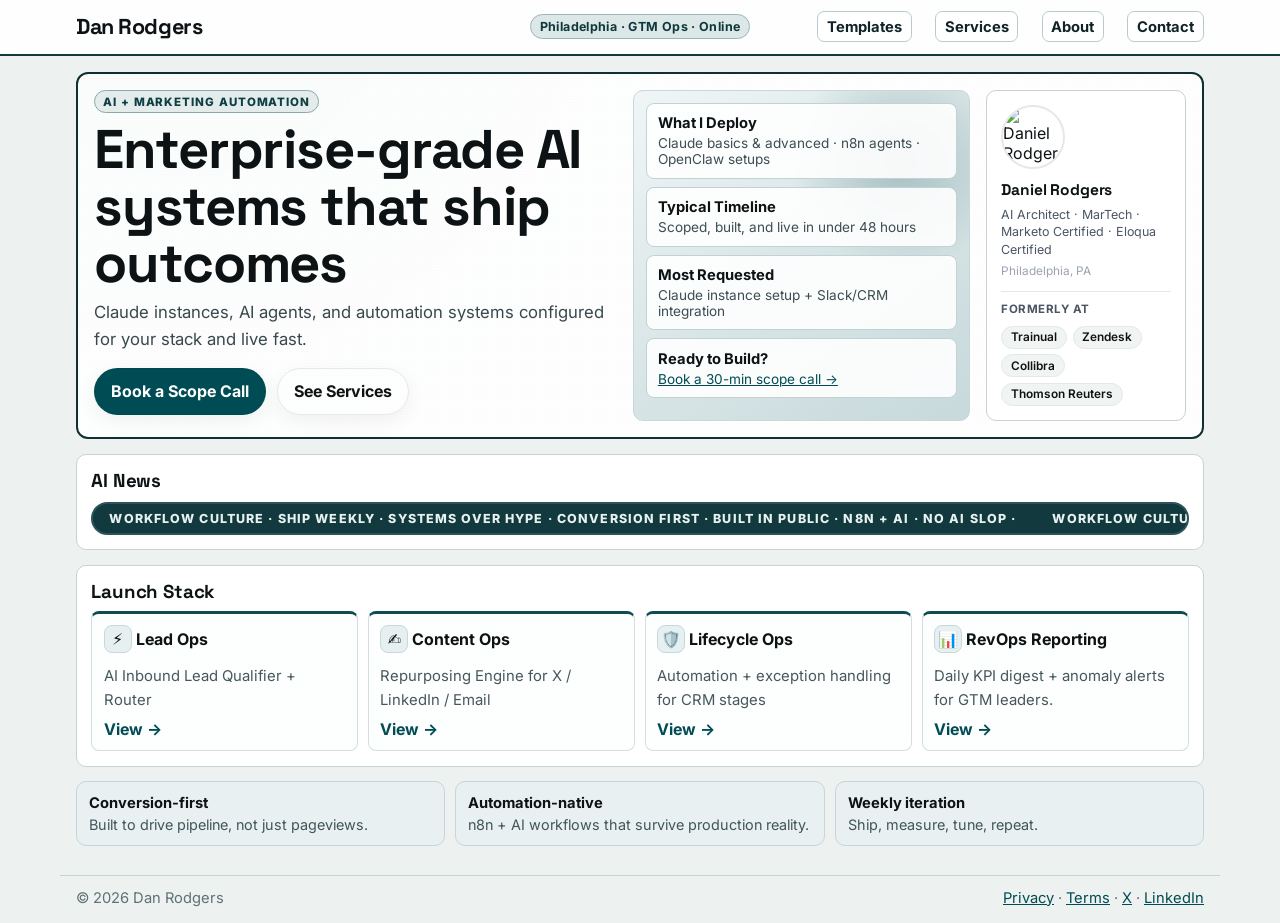
==== commit 25d703db: "Add about section with personal details" ====
--- a/index.html
+++ b/index.html
@@ -69,6 +69,20 @@
             </div>
           </div>
         </div>
+        <article class="v3-panel v3-about-card">
+          <img class="v3-about-photo" src="headshot.jpeg" alt="Daniel Rodgers" />
+          <div class="v3-about-name">Daniel Rodgers</div>
+          <div class="v3-about-title">AI Architect · MarTech · Marketo Certified · Eloqua Certified</div>
+          <div class="v3-about-location">Philadelphia, PA</div>
+          <div class="v3-about-divider"></div>
+          <div class="v3-about-employers-label">Formerly at</div>
+          <div class="v3-about-logos">
+            <span class="v3-employer-badge">Trainual</span>
+            <span class="v3-employer-badge">Zendesk</span>
+            <span class="v3-employer-badge">Collibra</span>
+            <span class="v3-employer-badge">Thomson Reuters</span>
+          </div>
+        </article>
       </div>
     </section>
 
@@ -115,20 +129,6 @@
         </div>
       </article>
 
-      <article class="v3-panel v3-about-card">
-        <img class="v3-about-photo" src="headshot.jpeg" alt="Daniel Rodgers" />
-        <div class="v3-about-name">Daniel Rodgers</div>
-        <div class="v3-about-title">AI Architect · MarTech · Marketo Certified · Eloqua Certified</div>
-        <div class="v3-about-location">Philadelphia, PA</div>
-        <div class="v3-about-divider"></div>
-        <div class="v3-about-employers-label">Formerly at</div>
-        <div class="v3-about-logos">
-          <span class="v3-employer-badge">Trainual</span>
-          <span class="v3-employer-badge">Zendesk</span>
-          <span class="v3-employer-badge">Collibra</span>
-          <span class="v3-employer-badge">Thomson Reuters</span>
-        </div>
-      </article>
     </section>
 
     <section class="v3-proof-row" aria-label="Operator proof points">
--- a/styles.css
+++ b/styles.css
@@ -564,7 +564,7 @@
 }
 .v3-hero-layout {
   display: grid;
-  grid-template-columns: 1.4fr .9fr;
+  grid-template-columns: 1.4fr .9fr 200px;
   gap: 1rem;
   align-items: stretch;
   position: relative;
@@ -654,7 +654,7 @@
 }
 .v3-badges span:nth-child(2) { transform: none; }
 .v3-badges span:nth-child(3) { transform: none; }
-.v3-grid { margin-top: .9rem; display: grid; grid-template-columns: 1fr 220px; gap: 10px; }
+.v3-grid { margin-top: .9rem; display: grid; grid-template-columns: 1fr; gap: 10px; }
 .v3-panel {
   background: #fff;
   border: 1px solid #c7d2d6;
@@ -775,6 +775,7 @@
   .v3-status { justify-self: start; }
   .v3-nav { justify-self: start; }
   .v3-hero-layout { grid-template-columns: 1fr; }
+  .v3-about-card { flex-direction: row; flex-wrap: wrap; align-items: center; }
   .v3-hero-visual { min-height: 180px; }
   .v3-grid { grid-template-columns: 1fr; }
   .v3-about-card { flex-direction: row; flex-wrap: wrap; align-items: center; }
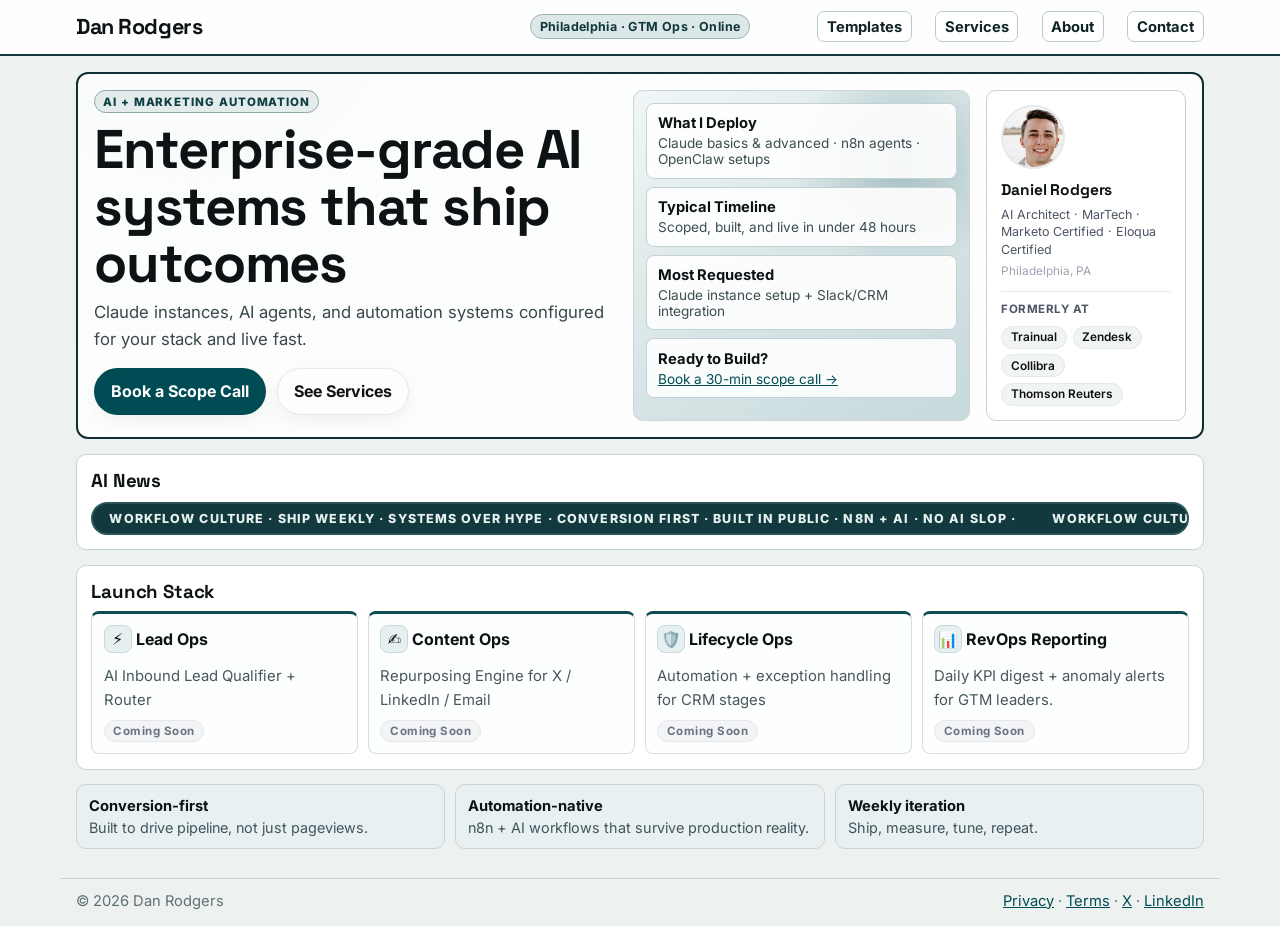
==== commit 88556894: "Replace links with 'Coming Soon' messages" ====
--- a/index.html
+++ b/index.html
@@ -106,25 +106,25 @@
             <span class="v3-card-icon" aria-hidden="true">⚡</span>
             <strong>Lead Ops</strong>
             <p>AI Inbound Lead Qualifier + Router</p>
-            <a href="templates.html">View →</a>
+            <span class="v3-coming-soon">Coming Soon</span>
           </div>
           <div class="v3-card">
             <span class="v3-card-icon" aria-hidden="true">✍️</span>
             <strong>Content Ops</strong>
             <p>Repurposing Engine for X / LinkedIn / Email</p>
-            <a href="templates.html">View →</a>
+            <span class="v3-coming-soon">Coming Soon</span>
           </div>
           <div class="v3-card">
             <span class="v3-card-icon" aria-hidden="true">🛡️</span>
             <strong>Lifecycle Ops</strong>
             <p>Automation + exception handling for CRM stages</p>
-            <a href="templates.html">View →</a>
+            <span class="v3-coming-soon">Coming Soon</span>
           </div>
           <div class="v3-card">
             <span class="v3-card-icon" aria-hidden="true">📊</span>
             <strong>RevOps Reporting</strong>
             <p>Daily KPI digest + anomaly alerts for GTM leaders.</p>
-            <a href="templates.html">View →</a>
+            <span class="v3-coming-soon">Coming Soon</span>
           </div>
         </div>
       </article>
--- a/styles.css
+++ b/styles.css
@@ -672,6 +672,17 @@
 }
 .v3-card p { margin: .3rem 0 .45rem; color: #47575b; font-size: .93rem; }
 .v3-card a { font-weight: 700; text-decoration: none; }
+.v3-coming-soon {
+  display: inline-block;
+  font-size: .72rem;
+  font-weight: 700;
+  letter-spacing: .04em;
+  color: #6b7280;
+  background: #f3f4f6;
+  border: 1px solid #e5e7eb;
+  border-radius: 999px;
+  padding: .2rem .55rem;
+}
 .v3-card-icon {
   width: 28px;
   height: 28px;
